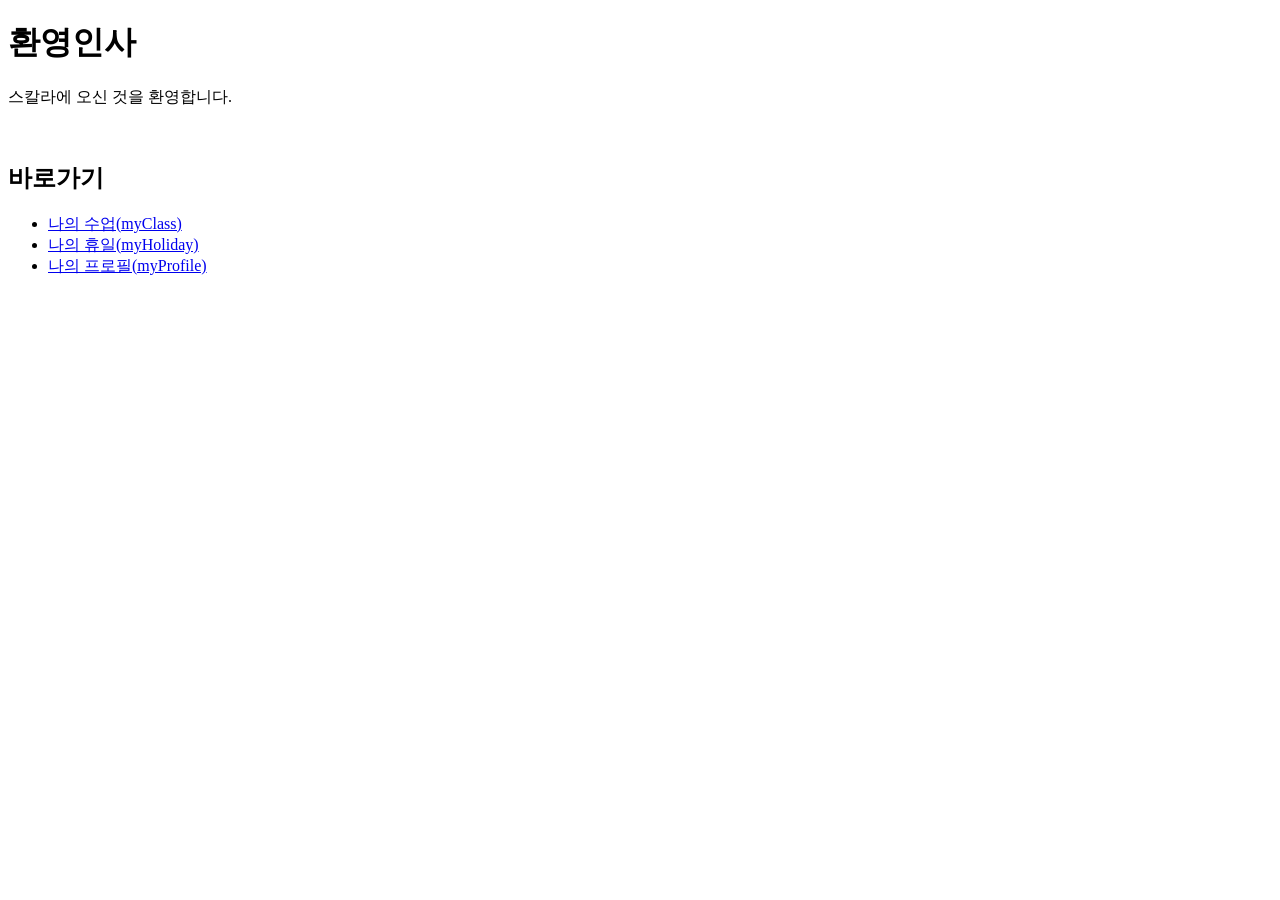
==== html/index.html @ ce7a9ff6 "first update" ====
<!DOCTYPE html>
<html lang="en">
<head>
    <meta charset="UTF-8">
    <meta name="viewport" content="width=device-width, initial-scale=1.0">
    <title>Welcome SKALA</title>
</head>
<body>
    <h1>환영인사</h1>
    <p>스칼라에 오신 것을 환영합니다.</p>
    <br>
    <h2>바로가기</h2>
    <p><ul style="list-style: disc;">
        <li><a href="http://127.0.0.1:5500/skala-front/html/myClass.html">나의 수업(myClass)</a></li>
        <li><a href="http://127.0.0.1:5500/skala-front/html/myHoliday.html">나의 휴일(myHoliday)</a></li>
        <li><a href="http://127.0.0.1:5500/skala-front/html/myProfile.html">나의 프로필(myProfile)</a></li>
    </ul></p>
</body>
</html>
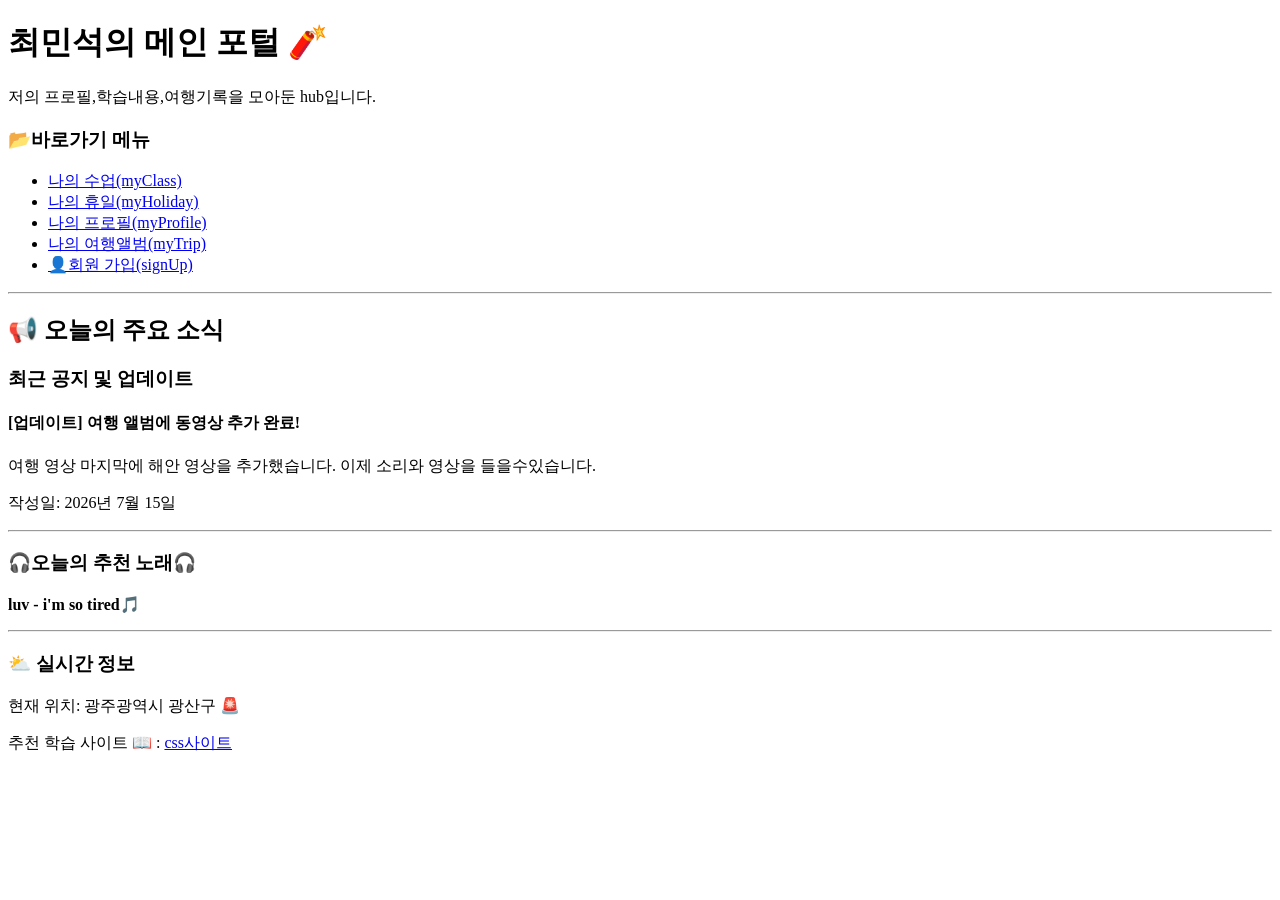
==== commit 35f89a5c: "css_update" ====
--- a/html/index.html
+++ b/html/index.html
@@ -3,17 +3,47 @@
 <head>
     <meta charset="UTF-8">
     <meta name="viewport" content="width=device-width, initial-scale=1.0">
-    <title>Welcome SKALA</title>
+    <title>개인 메인 포털</title>
 </head>
 <body>
-    <h1>환영인사</h1>
-    <p>스칼라에 오신 것을 환영합니다.</p>
-    <br>
-    <h2>바로가기</h2>
-    <p><ul style="list-style: disc;">
-        <li><a href="http://127.0.0.1:5500/skala-front/html/myClass.html">나의 수업(myClass)</a></li>
-        <li><a href="http://127.0.0.1:5500/skala-front/html/myHoliday.html">나의 휴일(myHoliday)</a></li>
-        <li><a href="http://127.0.0.1:5500/skala-front/html/myProfile.html">나의 프로필(myProfile)</a></li>
-    </ul></p>
+    <header>
+        <h1>최민석의 메인 포털 🧨</h1>
+        <p>저의 프로필,학습내용,여행기록을 모아둔 hub입니다.</p>
+
+    </header>
+    <nav>
+        <h3>📂바로가기 메뉴</h3>
+        <p><ul style="list-style: disc;">
+            <li><a href="http://127.0.0.1:5500/skala-front/html/myClass.html">나의 수업(myClass)</a></li>
+            <li><a href="http://127.0.0.1:5500/skala-front/html/myHoliday.html">나의 휴일(myHoliday)</a></li>
+            <li><a href="http://127.0.0.1:5500/skala-front/html/myProfile.html">나의 프로필(myProfile)</a></li>
+            <li><a href="http://127.0.0.1:5500/skala-front/html/myTrip">나의 여행앨범(myTrip)</a></li>
+            <li><a href="http://127.0.0.1:5500/skala-front/html/signUp">👤회원 가입(signUp)</a></li>
+        </ul></p>
+        <hr>
+    </nav>
+    <main>
+        <h2>📢 오늘의 주요 소식</h2>
+        <section>
+            <h3>최근 공지 및 업데이트</h3>
+            <article>
+                <h4>[업데이트] 여행 앨범에 동영상 추가 완료!</h4>
+                <p>여행 영상 마지막에 해안 영상을 추가했습니다. 이제 소리와 영상을 들을수있습니다.</p>
+                <p>작성일: <time datetime="2026-07-15"> 2026년 7월 15일</time></p>
+            </article>
+        </section>
+        <hr>
+        <section>
+            <h3>🎧오늘의 추천 노래🎧</h3>
+            <p><strong>luv - i'm so tired🎵</strong></p>
+        </section>
+        <hr>
+        <aside>
+            <h3>⛅️ 실시간 정보</h3>
+            <p>현재 위치: 광주광역시 광산구 🚨</p>
+            <p>추천 학습 사이트 📖 : <a href="https://www.w3schools.com/">css사이트</a></p>
+        </aside>
+
+    </main>
 </body>
 </html>
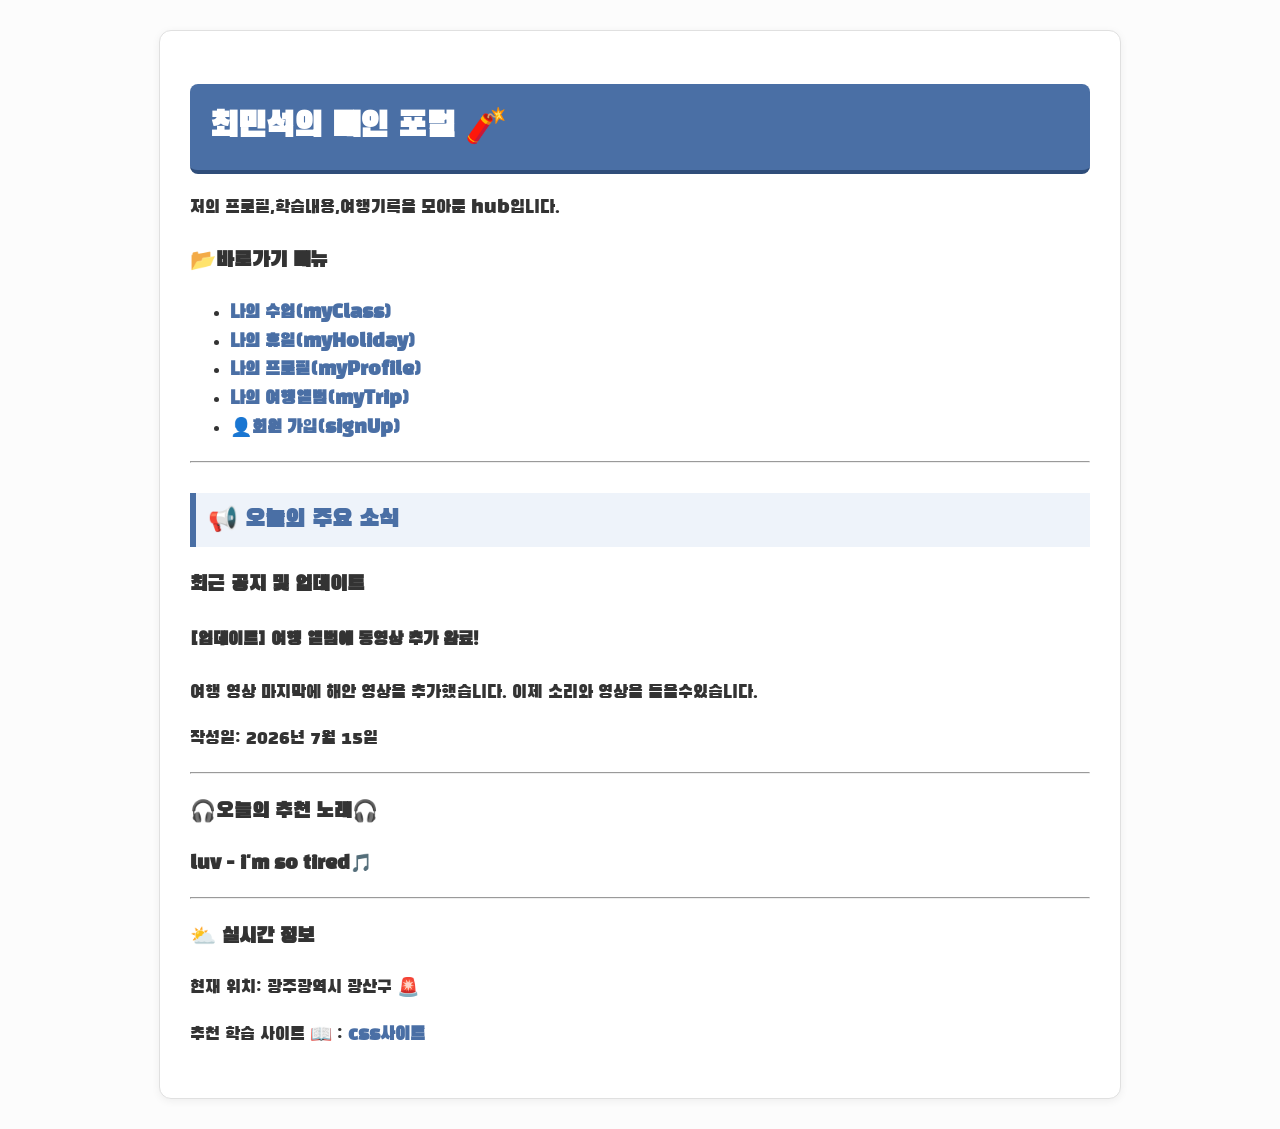
==== commit 248d5d29: "0715_1859" ====
--- a/html/index.html
+++ b/html/index.html
@@ -1,49 +1,52 @@
 <!DOCTYPE html>
 <html lang="en">
-<head>
+<head><link rel="stylesheet" href="../css/style.css">
     <meta charset="UTF-8">
     <meta name="viewport" content="width=device-width, initial-scale=1.0">
     <title>개인 메인 포털</title>
 </head>
 <body>
-    <header>
-        <h1>최민석의 메인 포털 🧨</h1>
-        <p>저의 프로필,학습내용,여행기록을 모아둔 hub입니다.</p>
+    <div class="container">
+        <header>
+            <h1>최민석의 메인 포털 🧨</h1>
+            <p>저의 프로필,학습내용,여행기록을 모아둔 hub입니다.</p>
+    
+        </header>
+        <nav>
+            <h3>📂바로가기 메뉴</h3>
+            <p><ul style="list-style: disc;">
+                <li><a href="http://127.0.0.1:5500/skala-front/html/myClass.html">나의 수업(myClass)</a></li>
+                <li><a href="http://127.0.0.1:5500/skala-front/html/myHoliday.html">나의 휴일(myHoliday)</a></li>
+                <li><a href="http://127.0.0.1:5500/skala-front/html/myProfile.html">나의 프로필(myProfile)</a></li>
+                <li><a href="http://127.0.0.1:5500/skala-front/html/myTrip.html">나의 여행앨범(myTrip)</a></li>
+                <li><a href="./signUp.html">👤회원 가입(signUp)</a></li>
+            </ul></p>
+            <hr>
+        </nav>
+        <main>
+            <h2>📢 오늘의 주요 소식</h2>
+            <section>
+                <h3>최근 공지 및 업데이트</h3>
+                <article>
+                    <h4>[업데이트] 여행 앨범에 동영상 추가 완료!</h4>
+                    <p>여행 영상 마지막에 해안 영상을 추가했습니다. 이제 소리와 영상을 들을수있습니다.</p>
+                    <p>작성일: <time datetime="2026-07-15"> 2026년 7월 15일</time></p>
+                </article>
+            </section>
+            <hr>
+            <section>
+                <h3>🎧오늘의 추천 노래🎧</h3>
+                <p><strong>luv - i'm so tired🎵</strong></p>
+            </section>
+            <hr>
+            <aside>
+                <h3>⛅️ 실시간 정보</h3>
+                <p>현재 위치: 광주광역시 광산구 🚨</p>
+                <p>추천 학습 사이트 📖 : <a href="https://www.w3schools.com/">css사이트</a></p>
+            </aside>
+    
+        </main>
 
-    </header>
-    <nav>
-        <h3>📂바로가기 메뉴</h3>
-        <p><ul style="list-style: disc;">
-            <li><a href="http://127.0.0.1:5500/skala-front/html/myClass.html">나의 수업(myClass)</a></li>
-            <li><a href="http://127.0.0.1:5500/skala-front/html/myHoliday.html">나의 휴일(myHoliday)</a></li>
-            <li><a href="http://127.0.0.1:5500/skala-front/html/myProfile.html">나의 프로필(myProfile)</a></li>
-            <li><a href="http://127.0.0.1:5500/skala-front/html/myTrip">나의 여행앨범(myTrip)</a></li>
-            <li><a href="http://127.0.0.1:5500/skala-front/html/signUp">👤회원 가입(signUp)</a></li>
-        </ul></p>
-        <hr>
-    </nav>
-    <main>
-        <h2>📢 오늘의 주요 소식</h2>
-        <section>
-            <h3>최근 공지 및 업데이트</h3>
-            <article>
-                <h4>[업데이트] 여행 앨범에 동영상 추가 완료!</h4>
-                <p>여행 영상 마지막에 해안 영상을 추가했습니다. 이제 소리와 영상을 들을수있습니다.</p>
-                <p>작성일: <time datetime="2026-07-15"> 2026년 7월 15일</time></p>
-            </article>
-        </section>
-        <hr>
-        <section>
-            <h3>🎧오늘의 추천 노래🎧</h3>
-            <p><strong>luv - i'm so tired🎵</strong></p>
-        </section>
-        <hr>
-        <aside>
-            <h3>⛅️ 실시간 정보</h3>
-            <p>현재 위치: 광주광역시 광산구 🚨</p>
-            <p>추천 학습 사이트 📖 : <a href="https://www.w3schools.com/">css사이트</a></p>
-        </aside>
-
-    </main>
+    </div>
 </body>
 </html>
--- a/css/style.css
+++ b/css/style.css
@@ -0,0 +1,198 @@
+/* =========================================================
+   1. 폰트 & 전체 기본 스타일
+   ========================================================= */
+@import url('https://fonts.googleapis.com/css2?family=Black+Han+Sans&display=swap');
+
+body {
+  font-family: "Black Han Sans", sans-serif;
+  line-height: 1.6;
+  color: #333333;
+  background-color: #fcfcfc;
+  font-size: 18px;
+  margin: 0;
+  padding: 0;
+}
+
+/* =========================================================
+   2. 컨테이너 (박스 모델 - 전체 컨텐츠 가운데 정렬)
+   ========================================================= */
+.container {
+  width: 90%;
+  max-width: 900px;
+  margin: 30px auto;      /* 가운데 정렬 */
+  padding: 30px;
+  background-color: #ffffff;
+  border: 1px solid #e0e0e0;
+  border-radius: 12px;
+  box-shadow: 0 2px 8px rgba(0, 0, 0, 0.06);
+}
+
+/* =========================================================
+   3. 제목 강조 (h1, h2)
+   ========================================================= */
+h1 {
+  color: #ffffff;
+  background-color: #4a6fa5;
+  font-size: 34px;
+  padding: 16px 20px;
+  border-radius: 8px;
+  border-bottom: 4px solid #2f4d7a;
+  margin-bottom: 20px;
+}
+
+h2 {
+  color: #4a6fa5;
+  font-size: 24px;
+  padding: 8px 12px;
+  border-left: 6px solid #4a6fa5;
+  background-color: #eef3fa;
+  margin-top: 30px;
+  margin-bottom: 15px;
+}
+
+/* =========================================================
+   4. 링크 스타일
+   ========================================================= */
+a {
+  color: #4a6fa5;
+  text-decoration: none;
+  font-weight: bold;
+}
+
+a:hover {
+  color: #ffffff;
+  background-color: #4a6fa5;
+  text-decoration: none;
+  padding: 2px 4px;
+  border-radius: 4px;
+}
+
+a:visited {
+  color: #7a5ca5;
+}
+
+/* =========================================================
+   5. myTrip.html - 여행 리뷰 카드
+   ========================================================= */
+.trip-card {
+  background-color: #fff8ee;
+  border: 1px solid #e6d5b8;
+  border-left: 6px solid #d9a441;
+  border-radius: 8px;
+  padding: 16px 20px;
+  margin: 16px 0;
+  box-shadow: 0 1px 4px rgba(0, 0, 0, 0.05);
+}
+
+.trip-card:hover {
+  box-shadow: 0 3px 10px rgba(0, 0, 0, 0.1);
+}
+
+/* =========================================================
+   6. myClass.html - 테이블 스타일
+   ========================================================= */
+table {
+  width: 100%;
+  border-collapse: collapse;
+  margin: 20px 0;
+  font-size: 16px;
+}
+
+th, td {
+  border: 1px solid #ddd;
+  padding: 12px 15px;
+  text-align: center;
+}
+
+th {
+  background-color: #4a6fa5;
+  color: #ffffff;
+  font-weight: bold;
+}
+
+tr:nth-child(even) {
+  background-color: #f7f9fc;
+}
+
+tr:hover {
+  background-color: #eef3fa;
+}
+
+/* =========================================================
+   7. signUp.html - 폼 스타일링
+   ========================================================= */
+
+/* 7-1. 입력창 크기 키우기 */
+input[type="text"],
+input[type="password"],
+input[type="email"],
+input[type="tel"],
+input[type="number"],
+input[type="date"],
+select,
+textarea {
+  width: 100%;
+  max-width: 400px;
+  padding: 10px 12px;
+  margin: 6px 0 16px 0;
+  font-size: 16px;
+  font-family: inherit;
+  border: 1px solid #cccccc;
+  border-radius: 6px;
+  box-sizing: border-box;
+}
+
+input[type="text"]:focus,
+input[type="password"]:focus,
+input[type="email"]:focus,
+textarea:focus {
+  border-color: #4a6fa5;
+  outline: none;
+  box-shadow: 0 0 4px rgba(74, 111, 165, 0.4);
+}
+
+/* 7-2. Fieldset 그룹 테두리 다듬기 */
+fieldset {
+  border: 2px solid #4a6fa5;
+  border-radius: 10px;
+  padding: 20px;
+  margin-bottom: 25px;
+  background-color: #f9fbfd;
+}
+
+legend {
+  padding: 4px 10px;
+  font-size: 20px;
+  font-weight: bold;
+  color: #4a6fa5;
+  background-color: #eef3fa;
+  border-radius: 6px;
+}
+
+/* 7-3. 버튼 꾸미기 */
+button,
+input[type="submit"],
+input[type="button"] {
+  display: inline-block;
+  font-family: inherit;
+  font-size: 16px;
+  color: #ffffff;
+  background-color: #4a6fa5;
+  border: none;
+  border-radius: 6px;
+  padding: 12px 28px;
+  cursor: pointer;
+  transition: background-color 0.2s ease, transform 0.1s ease;
+}
+
+button:hover,
+input[type="submit"]:hover,
+input[type="button"]:hover {
+  background-color: #2f4d7a;
+}
+
+button:active,
+input[type="submit"]:active,
+input[type="button"]:active {
+  transform: scale(0.97);
+}
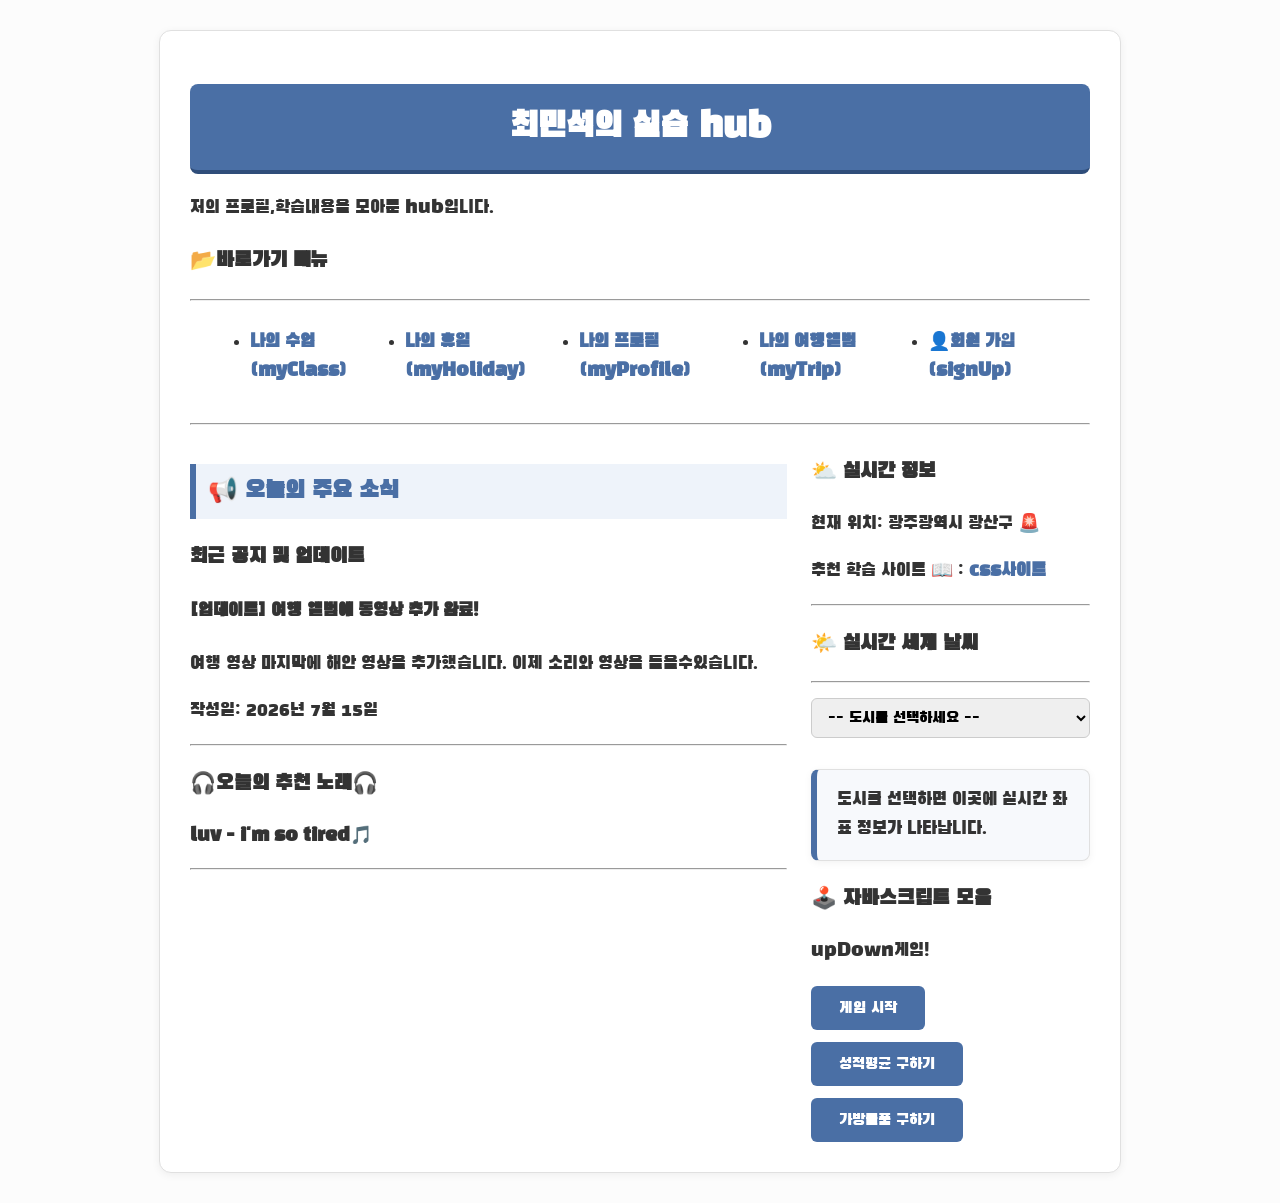
==== commit 4c09a5d6: "실시간 정보 및 자바스크립트 모음 추가" ====
--- a/html/index.html
+++ b/html/index.html
@@ -1,6 +1,11 @@
 <!DOCTYPE html>
 <html lang="en">
-<head><link rel="stylesheet" href="../css/style.css">
+<head>
+    <link rel="stylesheet" href="../css/style.css">
+    <script src="../script/grade.js"></script>
+    <script src="../script/upDown.js"></script>
+    <script src="../script/bag.js"></script>
+    <script type="module" src="../script/realtimeInfo.js"></script>
     <meta charset="UTF-8">
     <meta name="viewport" content="width=device-width, initial-scale=1.0">
     <title>개인 메인 포털</title>
@@ -8,45 +13,71 @@
 <body>
     <div class="container">
         <header>
-            <h1>최민석의 메인 포털 🧨</h1>
-            <p>저의 프로필,학습내용,여행기록을 모아둔 hub입니다.</p>
-    
+            <h1>최민석의 실습 hub</h1>
+            <p>저의 프로필,학습내용을 모아둔 hub입니다.</p>
         </header>
-        <nav>
-            <h3>📂바로가기 메뉴</h3>
-            <p><ul style="list-style: disc;">
-                <li><a href="http://127.0.0.1:5500/skala-front/html/myClass.html">나의 수업(myClass)</a></li>
-                <li><a href="http://127.0.0.1:5500/skala-front/html/myHoliday.html">나의 휴일(myHoliday)</a></li>
-                <li><a href="http://127.0.0.1:5500/skala-front/html/myProfile.html">나의 프로필(myProfile)</a></li>
-                <li><a href="http://127.0.0.1:5500/skala-front/html/myTrip.html">나의 여행앨범(myTrip)</a></li>
-                <li><a href="./signUp.html">👤회원 가입(signUp)</a></li>
+        <h3>📂바로가기 메뉴</h3>
+        <hr>
+        <nav class="shortcut-menu">
+            <p><ul class="menu-list">
+                <li><a href="../html/myClass.html">나의 수업(myClass)</a></li>
+                <li><a href="../html/myHoliday.html">나의 휴일(myHoliday)</a></li>
+                <li><a href="../html/myProfile.html"">나의 프로필(myProfile)</a></li>
+                <li><a href="../html/myTrip.html">나의 여행앨범(myTrip)</a></li>
+                <li><a href="../html/signUp.html">👤회원 가입(signUp)</a></li>
             </ul></p>
-            <hr>
         </nav>
-        <main>
-            <h2>📢 오늘의 주요 소식</h2>
-            <section>
-                <h3>최근 공지 및 업데이트</h3>
-                <article>
-                    <h4>[업데이트] 여행 앨범에 동영상 추가 완료!</h4>
-                    <p>여행 영상 마지막에 해안 영상을 추가했습니다. 이제 소리와 영상을 들을수있습니다.</p>
-                    <p>작성일: <time datetime="2026-07-15"> 2026년 7월 15일</time></p>
-                </article>
-            </section>
-            <hr>
-            <section>
-                <h3>🎧오늘의 추천 노래🎧</h3>
-                <p><strong>luv - i'm so tired🎵</strong></p>
-            </section>
-            <hr>
-            <aside>
+        <hr>
+        <div class="main-wrapper">
+            <main class="main-contents">
+                <h2>📢 오늘의 주요 소식</h2>
+                <section>
+                    <h3>최근 공지 및 업데이트</h3>
+                    <article>
+                        <h4>[업데이트] 여행 앨범에 동영상 추가 완료!</h4>
+                        <p>여행 영상 마지막에 해안 영상을 추가했습니다. 이제 소리와 영상을 들을수있습니다.</p>
+                        <p>작성일: <time datetime="2026-07-15"> 2026년 7월 15일</time></p>
+                    </article>
+                </section>
+                <hr>
+                <section>
+                    <h3>🎧오늘의 추천 노래🎧</h3>
+                    <p><strong>luv - i'm so tired🎵</strong></p>
+                </section>
+                <hr>
+            </main>
+            <aside class="sidebar">
                 <h3>⛅️ 실시간 정보</h3>
                 <p>현재 위치: 광주광역시 광산구 🚨</p>
                 <p>추천 학습 사이트 📖 : <a href="https://www.w3schools.com/">css사이트</a></p>
+                <hr>
+                <section>
+                    <h3>🌤️ 실시간 세계 날씨</h3>
+                    <hr>
+                    <select id="city-select" onchange="changeCity()">
+                        <option value="">-- 도시를 선택하세요 --</option>
+                        <option value="37.5665,126.9780">서울 (South Korea)</option>
+                        <option value="35.1595,126.8526">광주 (Gwangju)</option>
+                        <option value="40.7128,-74.0060">뉴욕 (USA)</option>
+                        <option value="35.6762,139.6503">도쿄 (Japan)</option>
+                        <option value="51.5074,-0.1278">런던 (UK)</option>
+                    </select>
+                    <div id="weather-box">
+                        도시를 선택하면 이곳에 실시간 좌표 정보가 나타납니다.
+                    </div>
+                </section>
+                </section>
+                <section>
+                    <h3>🕹️ 자바스크립트 모음</h3>
+                    <p>upDown게임!</p>
+                    <div class="button-group">
+                        <button onclick="startUpDownGame()">게임 시작</button>
+                        <button onclick="avgGrade()">성적평균 구하기</button>
+                        <button onclick="showMyBag()">가방물품 구하기</button>
+                    </div>
+                </section>
             </aside>
-    
-        </main>
-
+        </div>
     </div>
 </body>
 </html>
--- a/css/style.css
+++ b/css/style.css
@@ -1,6 +1,3 @@
-/* =========================================================
-   1. 폰트 & 전체 기본 스타일
-   ========================================================= */
 @import url('https://fonts.googleapis.com/css2?family=Black+Han+Sans&display=swap');
 
 body {
@@ -19,7 +16,7 @@
 .container {
   width: 90%;
   max-width: 900px;
-  margin: 30px auto;      /* 가운데 정렬 */
+  margin: 30px auto;      
   padding: 30px;
   background-color: #ffffff;
   border: 1px solid #e0e0e0;
@@ -38,6 +35,7 @@
   border-radius: 8px;
   border-bottom: 4px solid #2f4d7a;
   margin-bottom: 20px;
+  text-align: center;
 }
 
 h2 {
@@ -72,7 +70,7 @@
 }
 
 /* =========================================================
-   5. myTrip.html - 여행 리뷰 카드
+   5. myTrip.html - 여행 리뷰 카드 및 가로 3열 배치
    ========================================================= */
 .trip-card {
   background-color: #fff8ee;
@@ -86,6 +84,18 @@
 
 .trip-card:hover {
   box-shadow: 0 3px 10px rgba(0, 0, 0, 0.1);
+}
+img {
+  max-width: 100%;
+  height: auto;
+  display: block;
+}
+
+.trip-grid {
+  display: grid;
+  grid-template-columns: repeat(3, minmax(0, 1fr));
+  width: 100%;
+  gap: 20px;
 }
 
 /* =========================================================
@@ -195,4 +205,64 @@
 input[type="submit"]:active,
 input[type="button"]:active {
   transform: scale(0.97);
+}
+.button-group {
+  display: flex;       
+  flex-wrap: wrap;    
+  gap: 12px 16px;      
+  margin-top: 20px;    
+}
+
+.button-group button {
+  margin: 0;          
+}
+/* =========================================================
+   8. index.html - Flexbox 가로 배치 & 바로가기
+   ========================================================= */
+
+.shortcut-menu {
+  display: flex;
+  gap: 20px;
+  margin-bottom: 20px;
+}
+
+.menu-list{
+  display: flex;
+  flex-direction: row;
+  gap: 20px;
+}
+
+.main-wrapper {
+  display: flex;
+  gap: 24px; 
+}
+.main-contents {
+  flex: 3;
+}
+.sidebar{
+  flex: 1.4;
+}
+/* =========================================================
+   9. 날씨 결과 스타일링
+   ========================================================= */
+#weather-box {
+  background-color: #f7f9fc; /* 테이블 짝수 행과 어울리는 배경색 */
+  border: 1px solid #e0e0e0;
+  border-left: 6px solid #4a6fa5; /* 헤더 테마 색상으로 포인트 */
+  border-radius: 8px;
+  padding: 16px 20px;
+  margin-top: 15px;
+  box-shadow: 0 2px 8px rgba(0, 0, 0, 0.05);
+}
+
+#weather-box h4 {
+  color: #4a6fa5;
+  margin: 0 0 10px 0;
+  font-size: 20px;
+}
+
+#weather-box p {
+  margin: 6px 0;
+  font-size: 16px;
+  color: #555555;
 }
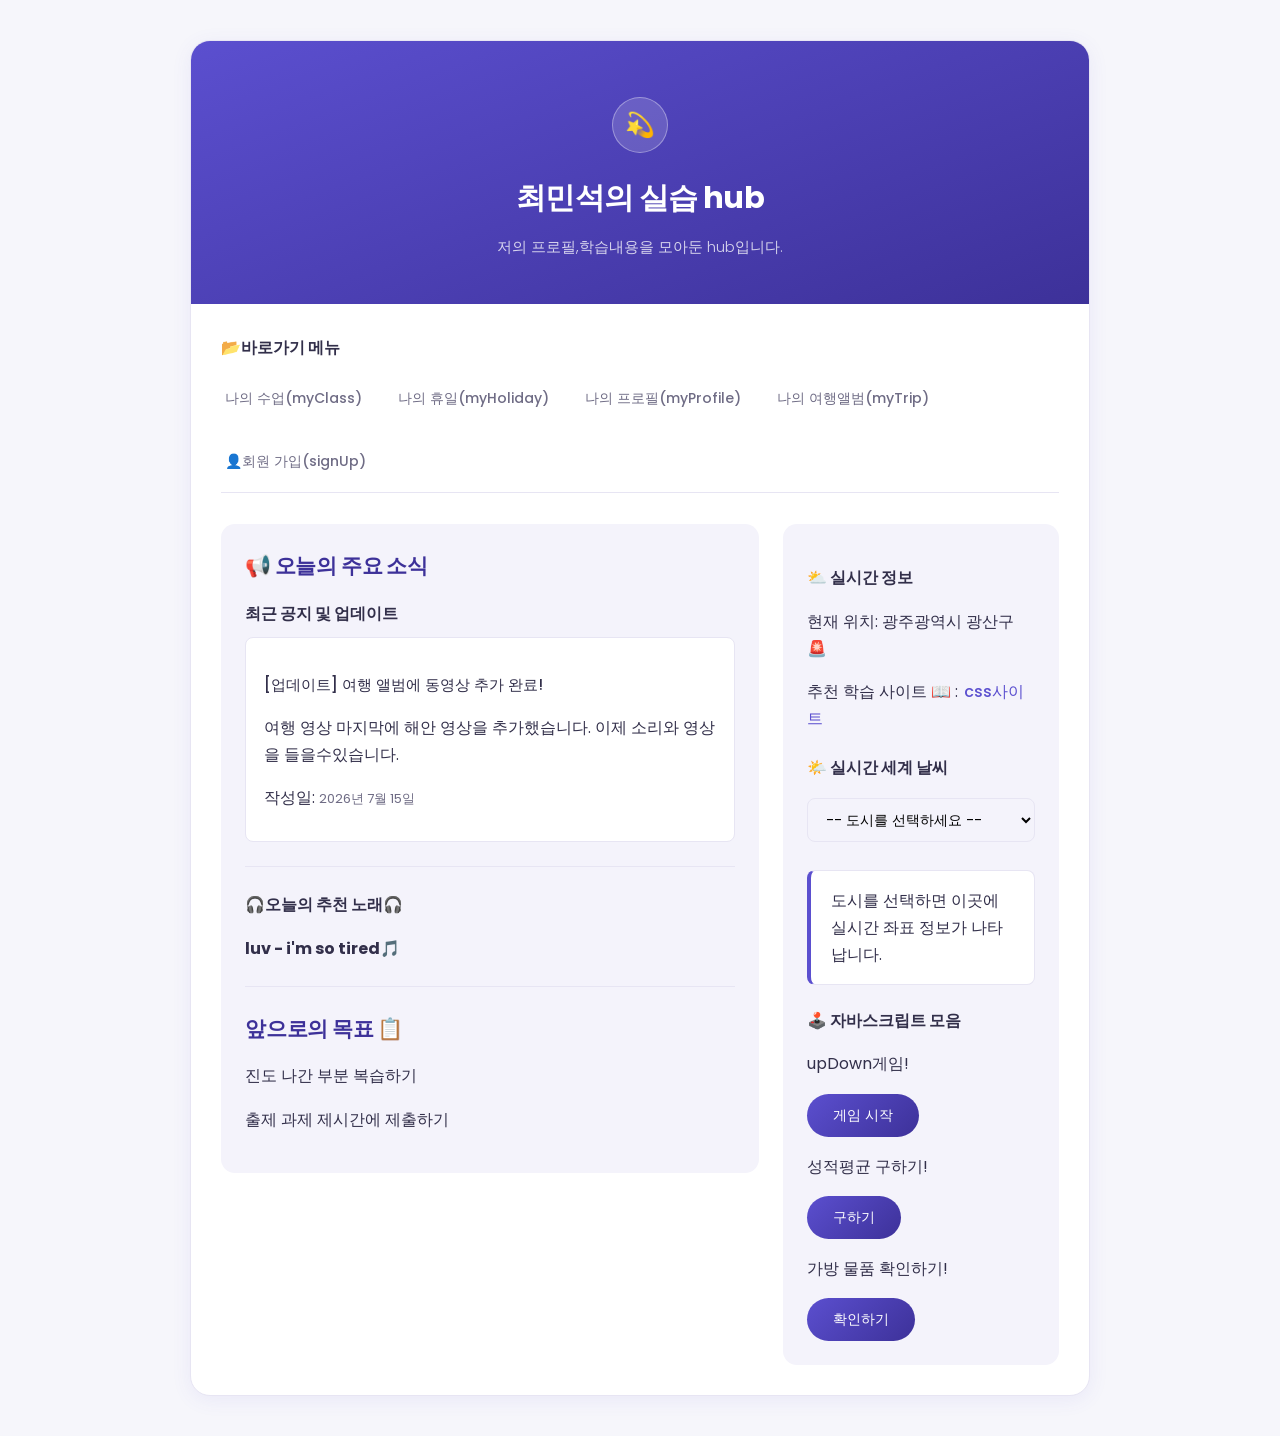
==== commit 72c755e1: "css 디자인 수정" ====
--- a/html/index.html
+++ b/html/index.html
@@ -13,21 +13,21 @@
 <body>
     <div class="container">
         <header>
+            <div class="header-icon">💫</div>
             <h1>최민석의 실습 hub</h1>
             <p>저의 프로필,학습내용을 모아둔 hub입니다.</p>
         </header>
         <h3>📂바로가기 메뉴</h3>
-        <hr>
-        <nav class="shortcut-menu">
-            <p><ul class="menu-list">
+        <nav class="shortcut-menu"> 
+            <ul class="menu-list">
                 <li><a href="../html/myClass.html">나의 수업(myClass)</a></li>
                 <li><a href="../html/myHoliday.html">나의 휴일(myHoliday)</a></li>
-                <li><a href="../html/myProfile.html"">나의 프로필(myProfile)</a></li>
+                <li><a href="../html/myProfile.html">나의 프로필(myProfile)</a></li>
                 <li><a href="../html/myTrip.html">나의 여행앨범(myTrip)</a></li>
                 <li><a href="../html/signUp.html">👤회원 가입(signUp)</a></li>
-            </ul></p>
+            </ul>
         </nav>
-        <hr>
+        <br>
         <div class="main-wrapper">
             <main class="main-contents">
                 <h2>📢 오늘의 주요 소식</h2>
@@ -45,15 +45,20 @@
                     <p><strong>luv - i'm so tired🎵</strong></p>
                 </section>
                 <hr>
+                <h2>앞으로의 목표 📋</h2>
+                <section>
+                    <p>진도 나간 부분 복습하기</p>
+                    <p>출제 과제 제시간에 제출하기</p>
+                </section>
             </main>
             <aside class="sidebar">
-                <h3>⛅️ 실시간 정보</h3>
-                <p>현재 위치: 광주광역시 광산구 🚨</p>
-                <p>추천 학습 사이트 📖 : <a href="https://www.w3schools.com/">css사이트</a></p>
-                <hr>
+                <section>
+                    <h3>⛅️ 실시간 정보</h3>
+                    <p>현재 위치: 광주광역시 광산구 🚨</p>
+                    <p>추천 학습 사이트 📖 : <a href="https://www.w3schools.com/">css사이트</a></p>
+                </section>
                 <section>
                     <h3>🌤️ 실시간 세계 날씨</h3>
-                    <hr>
                     <select id="city-select" onchange="changeCity()">
                         <option value="">-- 도시를 선택하세요 --</option>
                         <option value="37.5665,126.9780">서울 (South Korea)</option>
@@ -66,15 +71,14 @@
                         도시를 선택하면 이곳에 실시간 좌표 정보가 나타납니다.
                     </div>
                 </section>
-                </section>
                 <section>
                     <h3>🕹️ 자바스크립트 모음</h3>
                     <p>upDown게임!</p>
-                    <div class="button-group">
                         <button onclick="startUpDownGame()">게임 시작</button>
-                        <button onclick="avgGrade()">성적평균 구하기</button>
-                        <button onclick="showMyBag()">가방물품 구하기</button>
-                    </div>
+                    <p>성적평균 구하기!</p>
+                        <button onclick="avgGrade()">구하기</button>
+                    <p>가방 물품 확인하기!</p>
+                        <button onclick="showMyBag()">확인하기</button>
                 </section>
             </aside>
         </div>
--- a/css/style.css
+++ b/css/style.css
@@ -1,94 +1,245 @@
-@import url('https://fonts.googleapis.com/css2?family=Black+Han+Sans&display=swap');
+@import url('https://fonts.googleapis.com/css2?family=Pretendard:wght@300;400;500;700;900&family=Poppins:wght@400;600&display=swap');
+
+/* =========================================================
+   0. 디자인 토큰
+   ========================================================= */
+:root {
+  --color-primary: #5b4fcf;
+  --color-primary-dark: #3d3199;
+  --color-primary-light: #8b7fe8;
+  --color-bg: #f6f6fb;
+  --color-surface: #ffffff;
+  --color-surface-soft: #f4f3fb;
+  --color-text: #322f4a;
+  --color-text-muted: #6f6c85;
+  --color-border: #e7e5f3;
+  --radius-lg: 20px;
+  --radius-md: 14px;
+  --radius-sm: 8px;
+  --shadow-soft: 0 4px 20px rgba(91, 79, 207, 0.08);
+  --shadow-lift: 0 8px 28px rgba(91, 79, 207, 0.14);
+}
+
+/* =========================================================
+   1. 기본 타이포그래피
+   ========================================================= */
+* { box-sizing: border-box; }
 
 body {
-  font-family: "Black Han Sans", sans-serif;
-  line-height: 1.6;
-  color: #333333;
-  background-color: #fcfcfc;
-  font-size: 18px;
+  font-family: "Pretendard", "Poppins", sans-serif;
+  font-weight: 400;
+  line-height: 1.7;
+  color: var(--color-text);
+  background-color: var(--color-bg);
+  font-size: 16px;
   margin: 0;
   padding: 0;
-}
-
-/* =========================================================
-   2. 컨테이너 (박스 모델 - 전체 컨텐츠 가운데 정렬)
+  -webkit-font-smoothing: antialiased;
+}
+
+/* =========================================================
+   2. 컨테이너
    ========================================================= */
 .container {
   width: 90%;
   max-width: 900px;
-  margin: 30px auto;      
+  margin: 40px auto;
   padding: 30px;
-  background-color: #ffffff;
-  border: 1px solid #e0e0e0;
-  border-radius: 12px;
-  box-shadow: 0 2px 8px rgba(0, 0, 0, 0.06);
-}
-
-/* =========================================================
-   3. 제목 강조 (h1, h2)
-   ========================================================= */
+  background-color: var(--color-surface);
+  border: 1px solid var(--color-border);
+  border-radius: var(--radius-lg);
+  box-shadow: var(--shadow-soft);
+  overflow: hidden;
+}
+
+/* =========================================================
+   3. 제목 (일반 페이지 h1 + index.html 전용 히어로 헤더)
+   ========================================================= */
+
+/* 3-1. 일반 페이지의 h1 (myClass, myTrip, signUp 등 header 태그가 없는 페이지) */
 h1 {
+  color: var(--color-primary-dark);
+  background-color: transparent;
+  font-size: 26px;
+  font-weight: 800;
+  letter-spacing: -0.02em;
+  padding: 0 0 16px 0;
+  border-bottom: 2px solid var(--color-border);
+  margin: 0 0 24px 0;
+  text-align: left;
+}
+
+/* 3-2. index.html 히어로 헤더 (그라데이션, 화면 끝까지 채움) */
+header {
+  background: linear-gradient(160deg, var(--color-primary) 0%, var(--color-primary-dark) 100%);
+  padding: 56px 30px 44px;
+  margin: -30px -30px 30px -30px;
+  text-align: center;
+  position: relative;
+}
+
+.header-icon {
+  width: 56px;
+  height: 56px;
+  margin: 0 auto 20px;
+  background-color: rgba(255, 255, 255, 0.15);
+  border: 1px solid rgba(255, 255, 255, 0.35);
+  border-radius: 50%;
+  display: flex;
+  align-items: center;
+  justify-content: center;
+  font-size: 24px;
+}
+
+header h1 {
   color: #ffffff;
-  background-color: #4a6fa5;
-  font-size: 34px;
-  padding: 16px 20px;
-  border-radius: 8px;
-  border-bottom: 4px solid #2f4d7a;
-  margin-bottom: 20px;
+  font-size: 30px;
+  font-weight: 700;
+  padding: 0;
+  border-bottom: none;
+  margin: 0 0 10px 0;
   text-align: center;
 }
 
+header > p {
+  color: rgba(255, 255, 255, 0.78);
+  font-size: 15px;
+  font-weight: 300;
+  margin: 0;
+}
+
 h2 {
-  color: #4a6fa5;
-  font-size: 24px;
-  padding: 8px 12px;
-  border-left: 6px solid #4a6fa5;
-  background-color: #eef3fa;
-  margin-top: 30px;
-  margin-bottom: 15px;
-}
-
-/* =========================================================
-   4. 링크 스타일
+  color: var(--color-primary-dark);
+  font-size: 21px;
+  font-weight: 700;
+  letter-spacing: -0.01em;
+  padding: 0;
+  border-left: none;
+  background-color: transparent;
+  margin-top: 0;
+  margin-bottom: 14px;
+}
+
+h3 {
+  font-size: 16px;
+  font-weight: 700;
+  color: var(--color-text);
+  margin-bottom: 10px;
+}
+
+h4 {
+  font-size: 15px;
+  font-weight: 500;
+  color: var(--color-text);
+  margin-bottom: 6px;
+}
+
+hr {
+  border: none;
+  border-top: 1px solid var(--color-border);
+  margin: 24px 0;
+}
+
+/* =========================================================
+   4. 링크
    ========================================================= */
 a {
-  color: #4a6fa5;
+  color: var(--color-primary);
   text-decoration: none;
-  font-weight: bold;
+  font-weight: 500;
+  padding: 1px 2px;
+  border-radius: 4px;
+  background-color: transparent;
+  transition: color 0.15s ease, background-color 0.15s ease;
+}
+
+a:visited {
+  color: var(--color-primary-dark);
 }
 
 a:hover {
   color: #ffffff;
-  background-color: #4a6fa5;
+  background-color: var(--color-primary-light);
   text-decoration: none;
-  padding: 2px 4px;
+}
+
+/* =========================================================
+   4-1. 일반 텍스트 요소 (myHoliday, myProfile 등)
+   ========================================================= */
+ul, ol {
+  padding-left: 22px;
+  margin: 10px 0;
+}
+
+ul li, ol li {
+  margin: 6px 0;
+}
+
+mark {
+  background-color: #ece9fa;
+  color: var(--color-primary-dark);
+  padding: 2px 6px;
   border-radius: 4px;
 }
 
-a:visited {
-  color: #7a5ca5;
-}
-
-/* =========================================================
-   5. myTrip.html - 여행 리뷰 카드 및 가로 3열 배치
+u {
+  text-decoration-color: var(--color-primary);
+}
+
+small {
+  color: var(--color-text-muted);
+  font-size: 0.85em;
+}
+
+dl {
+  margin: 10px 0;
+}
+
+dt {
+  font-weight: 700;
+  color: var(--color-primary-dark);
+  margin-top: 14px;
+}
+
+dt:first-child {
+  margin-top: 0;
+}
+
+dd {
+  margin: 4px 0 0 20px;
+  color: var(--color-text-muted);
+}
+
+audio, video {
+  max-width: 100%;
+  border-radius: var(--radius-sm);
+  margin: 12px 0;
+}
+
+/* =========================================================
+   5. myTrip.html - 여행 리뷰 카드
    ========================================================= */
 .trip-card {
-  background-color: #fff8ee;
-  border: 1px solid #e6d5b8;
-  border-left: 6px solid #d9a441;
-  border-radius: 8px;
+  background-color: var(--color-surface-soft);
+  border: 1px solid var(--color-border);
+  border-left: 4px solid var(--color-primary);
+  border-radius: var(--radius-md);
   padding: 16px 20px;
   margin: 16px 0;
-  box-shadow: 0 1px 4px rgba(0, 0, 0, 0.05);
+  box-shadow: none;
+  transition: box-shadow 0.2s ease, transform 0.2s ease;
 }
 
 .trip-card:hover {
-  box-shadow: 0 3px 10px rgba(0, 0, 0, 0.1);
-}
+  box-shadow: var(--shadow-lift);
+  transform: translateY(-2px);
+}
+
 img {
   max-width: 100%;
   height: auto;
   display: block;
+  border-radius: var(--radius-sm);
 }
 
 .trip-grid {
@@ -99,40 +250,41 @@
 }
 
 /* =========================================================
-   6. myClass.html - 테이블 스타일
+   6. myClass.html - 테이블
    ========================================================= */
 table {
   width: 100%;
   border-collapse: collapse;
   margin: 20px 0;
-  font-size: 16px;
+  font-size: 14px;
+  border-radius: var(--radius-md);
+  overflow: hidden;
 }
 
 th, td {
-  border: 1px solid #ddd;
+  border: 1px solid var(--color-border);
   padding: 12px 15px;
   text-align: center;
 }
 
 th {
-  background-color: #4a6fa5;
+  background-color: var(--color-primary);
   color: #ffffff;
-  font-weight: bold;
+  font-weight: 500;
+  border-color: var(--color-primary);
 }
 
 tr:nth-child(even) {
-  background-color: #f7f9fc;
+  background-color: var(--color-surface-soft);
 }
 
 tr:hover {
-  background-color: #eef3fa;
-}
-
-/* =========================================================
-   7. signUp.html - 폼 스타일링
-   ========================================================= */
-
-/* 7-1. 입력창 크기 키우기 */
+  background-color: #ece9fa;
+}
+
+/* =========================================================
+   7. signUp.html - 폼
+   ========================================================= */
 input[type="text"],
 input[type="password"],
 input[type="email"],
@@ -143,62 +295,65 @@
 textarea {
   width: 100%;
   max-width: 400px;
-  padding: 10px 12px;
+  padding: 10px 14px;
   margin: 6px 0 16px 0;
-  font-size: 16px;
+  font-size: 14px;
   font-family: inherit;
-  border: 1px solid #cccccc;
-  border-radius: 6px;
+  border: 1px solid var(--color-border);
+  border-radius: var(--radius-sm);
+  background-color: var(--color-surface-soft);
   box-sizing: border-box;
+  transition: border-color 0.15s ease, box-shadow 0.15s ease;
 }
 
 input[type="text"]:focus,
 input[type="password"]:focus,
 input[type="email"]:focus,
 textarea:focus {
-  border-color: #4a6fa5;
+  border-color: var(--color-primary);
   outline: none;
-  box-shadow: 0 0 4px rgba(74, 111, 165, 0.4);
-}
-
-/* 7-2. Fieldset 그룹 테두리 다듬기 */
+  box-shadow: 0 0 0 3px rgba(91, 79, 207, 0.15);
+  background-color: var(--color-surface);
+}
+
 fieldset {
-  border: 2px solid #4a6fa5;
-  border-radius: 10px;
+  border: 1px solid var(--color-border);
+  border-radius: var(--radius-md);
   padding: 20px;
   margin-bottom: 25px;
-  background-color: #f9fbfd;
+  background-color: var(--color-surface-soft);
 }
 
 legend {
-  padding: 4px 10px;
-  font-size: 20px;
-  font-weight: bold;
-  color: #4a6fa5;
-  background-color: #eef3fa;
-  border-radius: 6px;
-}
-
-/* 7-3. 버튼 꾸미기 */
+  padding: 4px 12px;
+  font-size: 15px;
+  font-weight: 700;
+  color: var(--color-primary-dark);
+  background-color: var(--color-surface);
+  border: 1px solid var(--color-border);
+  border-radius: var(--radius-sm);
+}
+
 button,
 input[type="submit"],
 input[type="button"] {
   display: inline-block;
   font-family: inherit;
-  font-size: 16px;
+  font-size: 14px;
+  font-weight: 500;
   color: #ffffff;
-  background-color: #4a6fa5;
+  background: linear-gradient(135deg, var(--color-primary) 0%, var(--color-primary-dark) 100%);
   border: none;
-  border-radius: 6px;
-  padding: 12px 28px;
+  border-radius: 999px;
+  padding: 11px 26px;
   cursor: pointer;
-  transition: background-color 0.2s ease, transform 0.1s ease;
+  transition: box-shadow 0.2s ease, transform 0.1s ease;
 }
 
 button:hover,
 input[type="submit"]:hover,
 input[type="button"]:hover {
-  background-color: #2f4d7a;
+  box-shadow: var(--shadow-lift);
 }
 
 button:active,
@@ -206,63 +361,148 @@
 input[type="button"]:active {
   transform: scale(0.97);
 }
+
 .button-group {
-  display: flex;       
-  flex-wrap: wrap;    
-  gap: 12px 16px;      
-  margin-top: 20px;    
+  display: flex;
+  flex-wrap: wrap;
+  gap: 12px 16px;
+  margin-top: 20px;
 }
 
 .button-group button {
-  margin: 0;          
-}
-/* =========================================================
-   8. index.html - Flexbox 가로 배치 & 바로가기
-   ========================================================= */
-
+  margin: 0;
+}
+
+/* =========================================================
+   8. index.html - 탭형 내비게이션 & 레이아웃
+   ========================================================= */
 .shortcut-menu {
   display: flex;
   gap: 20px;
-  margin-bottom: 20px;
-}
-
-.menu-list{
+  margin-bottom: 4px;
+  border-bottom: 1px solid var(--color-border);
+}
+
+.menu-list {
   display: flex;
   flex-direction: row;
-  gap: 20px;
+  flex-wrap: wrap;
+  gap: 6px;
+  list-style: none;
+  padding: 0;
+  margin: 0;
+  width: 100%;
+}
+
+.menu-list li {
+  display: flex;
+}
+
+.menu-list a {
+  display: inline-block;
+  padding: 10px 4px;
+  margin-right: 22px;
+  font-size: 14px;
+  font-weight: 500;
+  color: var(--color-text-muted);
+  background-color: transparent;
+  border-radius: 0;
+  border-bottom: 2px solid transparent;
+}
+
+.menu-list a:hover {
+  color: var(--color-primary);
+  background-color: transparent;
+  border-bottom: 2px solid var(--color-primary);
 }
 
 .main-wrapper {
   display: flex;
-  gap: 24px; 
-}
+  gap: 24px;
+  align-items: flex-start;
+}
+
 .main-contents {
   flex: 3;
-}
-.sidebar{
+  background-color: var(--color-surface-soft);
+  border-radius: var(--radius-md);
+  padding: 24px;
+}
+
+.sidebar {
   flex: 1.4;
-}
+  background-color: var(--color-surface-soft);
+  border-radius: var(--radius-md);
+  padding: 24px;
+}
+
+.sidebar section {
+  margin-bottom: 22px;
+}
+
+.sidebar section:last-child {
+  margin-bottom: 0;
+}
+
+/* article/공지 카드 */
+article {
+  background-color: var(--color-surface);
+  border: 1px solid var(--color-border);
+  border-radius: var(--radius-sm);
+  padding: 14px 18px;
+}
+
+article time {
+  color: var(--color-text-muted);
+  font-size: 13px;
+}
+
 /* =========================================================
    9. 날씨 결과 스타일링
    ========================================================= */
 #weather-box {
-  background-color: #f7f9fc; /* 테이블 짝수 행과 어울리는 배경색 */
-  border: 1px solid #e0e0e0;
-  border-left: 6px solid #4a6fa5; /* 헤더 테마 색상으로 포인트 */
-  border-radius: 8px;
+  background-color: var(--color-surface);
+  border: 1px solid var(--color-border);
+  border-left: 4px solid var(--color-primary);
+  border-radius: var(--radius-sm);
   padding: 16px 20px;
-  margin-top: 15px;
-  box-shadow: 0 2px 8px rgba(0, 0, 0, 0.05);
+  margin-top: 12px;
+  box-shadow: none;
 }
 
 #weather-box h4 {
-  color: #4a6fa5;
+  color: var(--color-primary-dark);
   margin: 0 0 10px 0;
-  font-size: 20px;
+  font-size: 15px;
 }
 
 #weather-box p {
   margin: 6px 0;
-  font-size: 16px;
-  color: #555555;
+  font-size: 14px;
+  color: var(--color-text-muted);
+}
+
+/* =========================================================
+   10. 반응형
+   ========================================================= */
+@media (max-width: 700px) {
+  .container {
+    padding: 20px;
+  }
+  .main-wrapper {
+    flex-direction: column;
+  }
+  .trip-grid {
+    grid-template-columns: 1fr;
+  }
+  header {
+    padding: 40px 20px 32px;
+    margin: -20px -20px 30px -20px;
+  }
+  header h1 {
+    font-size: 24px;
+  }
+  h1 {
+    font-size: 22px;
+  }
 }
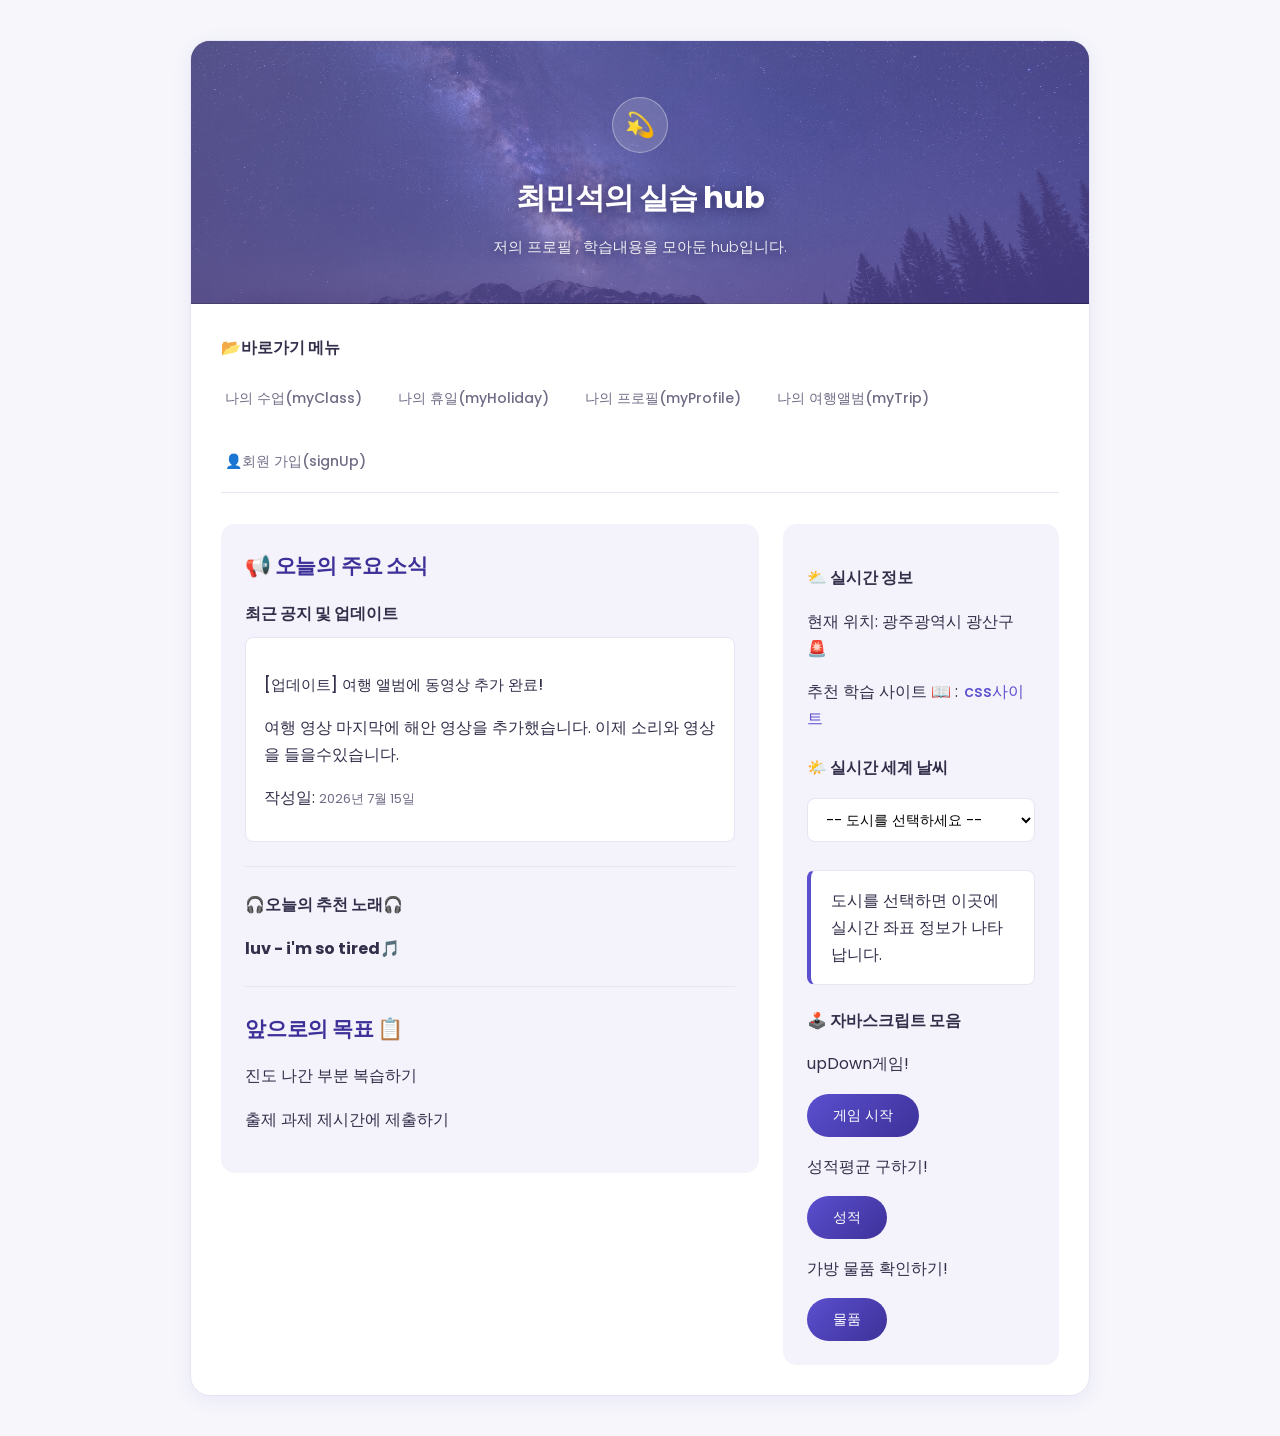
==== commit e7e27def: "수정" ====
--- a/html/index.html
+++ b/html/index.html
@@ -15,7 +15,7 @@
         <header>
             <div class="header-icon">💫</div>
             <h1>최민석의 실습 hub</h1>
-            <p>저의 프로필,학습내용을 모아둔 hub입니다.</p>
+            <p>저의 프로필 , 학습내용을 모아둔 hub입니다.</p>
         </header>
         <h3>📂바로가기 메뉴</h3>
         <nav class="shortcut-menu"> 
@@ -76,9 +76,9 @@
                     <p>upDown게임!</p>
                         <button onclick="startUpDownGame()">게임 시작</button>
                     <p>성적평균 구하기!</p>
-                        <button onclick="avgGrade()">구하기</button>
+                        <button onclick="avgGrade()">성적</button>
                     <p>가방 물품 확인하기!</p>
-                        <button onclick="showMyBag()">확인하기</button>
+                        <button onclick="showMyBag()">물품  </button>
                 </section>
             </aside>
         </div>
--- a/css/style.css
+++ b/css/style.css
@@ -69,9 +69,14 @@
   text-align: left;
 }
 
-/* 3-2. index.html 히어로 헤더 (그라데이션, 화면 끝까지 채움) */
+/* 3-2. index.html 히어로 헤더 (연한 라벤더 그라데이션 + 은하수 사진, 화면 끝까지 채움) */
 header {
-  background: linear-gradient(160deg, var(--color-primary) 0%, var(--color-primary-dark) 100%);
+  background-image:
+    linear-gradient(160deg, rgba(150, 138, 232, 0.55) 0%, rgba(103, 88, 199, 0.62) 100%),
+    url("../media/night-sky.jpg");
+  background-size: cover;
+  background-position: center 65%;
+  background-repeat: no-repeat;
   padding: 56px 30px 44px;
   margin: -30px -30px 30px -30px;
   text-align: center;
@@ -99,13 +104,15 @@
   border-bottom: none;
   margin: 0 0 10px 0;
   text-align: center;
+  text-shadow: 0 2px 16px rgba(20, 12, 50, 0.55);
 }
 
 header > p {
-  color: rgba(255, 255, 255, 0.78);
+  color: rgba(255, 255, 255, 0.9);
   font-size: 15px;
   font-weight: 300;
   margin: 0;
+  text-shadow: 0 1px 10px rgba(20, 12, 50, 0.5);
 }
 
 h2 {
@@ -291,7 +298,6 @@
 input[type="tel"],
 input[type="number"],
 input[type="date"],
-select,
 textarea {
   width: 100%;
   max-width: 400px;
@@ -302,6 +308,20 @@
   border: 1px solid var(--color-border);
   border-radius: var(--radius-sm);
   background-color: var(--color-surface-soft);
+  box-sizing: border-box;
+  transition: border-color 0.15s ease, box-shadow 0.15s ease;
+}
+
+select {
+  width: 100%;
+  max-width: 400px;
+  padding: 10px 14px;
+  margin: 6px 0 16px 0;
+  font-size: 14px;
+  font-family: inherit;
+  border: 1px solid var(--color-border);
+  border-radius: var(--radius-sm);
+  background-color: var(--color-surface);
   box-sizing: border-box;
   transition: border-color 0.15s ease, box-shadow 0.15s ease;
 }
@@ -347,19 +367,23 @@
   border-radius: 999px;
   padding: 11px 26px;
   cursor: pointer;
-  transition: box-shadow 0.2s ease, transform 0.1s ease;
+  -webkit-tap-highlight-color: transparent;
+  transition: background 0.2s ease, color 0.2s ease, box-shadow 0.2s ease;
 }
 
 button:hover,
 input[type="submit"]:hover,
 input[type="button"]:hover {
+  background: var(--color-primary-light);
+  color: var(--color-text);
   box-shadow: var(--shadow-lift);
 }
 
-button:active,
-input[type="submit"]:active,
-input[type="button"]:active {
-  transform: scale(0.97);
+button:focus,
+input[type="submit"]:focus,
+input[type="button"]:focus {
+  outline: none;
+  box-shadow: 0 0 0 3px rgba(91, 79, 207, 0.3);
 }
 
 .button-group {
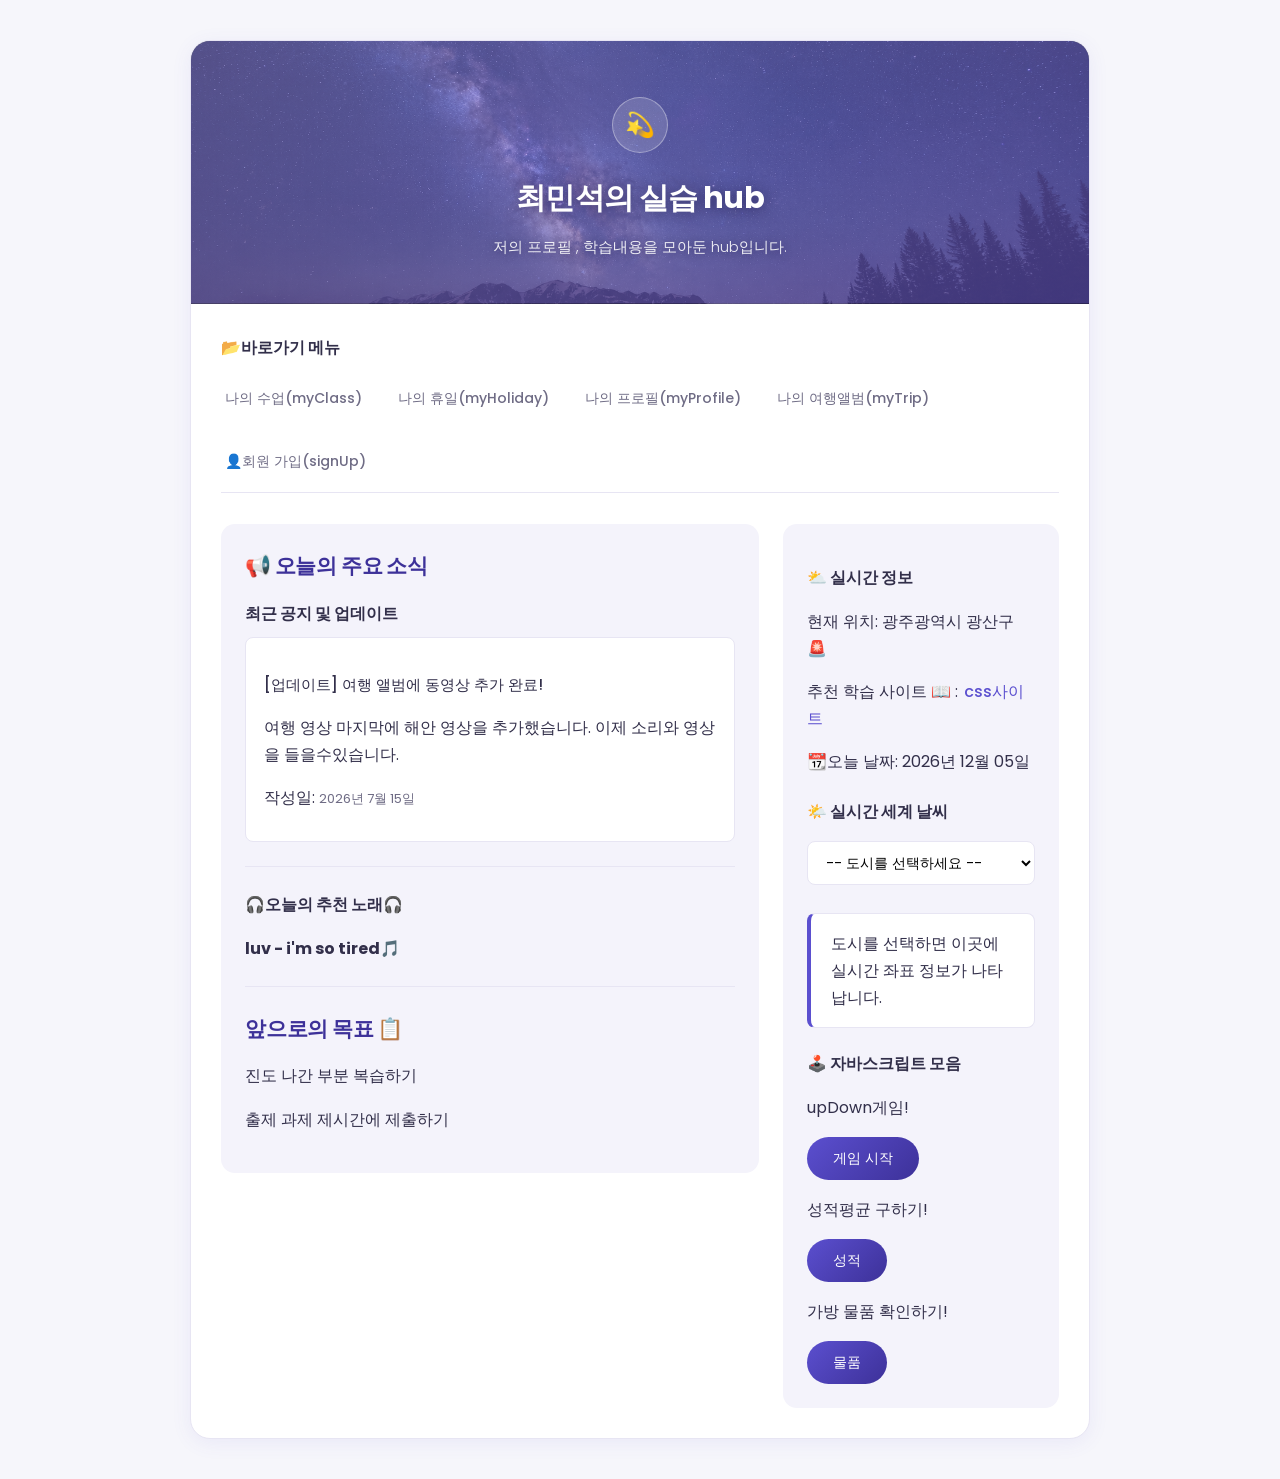
==== commit 5c4c4aa5: "실시간 정보에 오늘의 날짜 추가" ====
--- a/html/index.html
+++ b/html/index.html
@@ -2,6 +2,7 @@
 <html lang="en">
 <head>
     <link rel="stylesheet" href="../css/style.css">
+    <script src="../script/today.js"></script>
     <script src="../script/grade.js"></script>
     <script src="../script/upDown.js"></script>
     <script src="../script/bag.js"></script>
@@ -56,6 +57,7 @@
                     <h3>⛅️ 실시간 정보</h3>
                     <p>현재 위치: 광주광역시 광산구 🚨</p>
                     <p>추천 학습 사이트 📖 : <a href="https://www.w3schools.com/">css사이트</a></p>
+                    <p>📆오늘 날짜: <time id="today-date" datetime="2026-07-17">7월 17일</time></p>
                 </section>
                 <section>
                     <h3>🌤️ 실시간 세계 날씨</h3>
